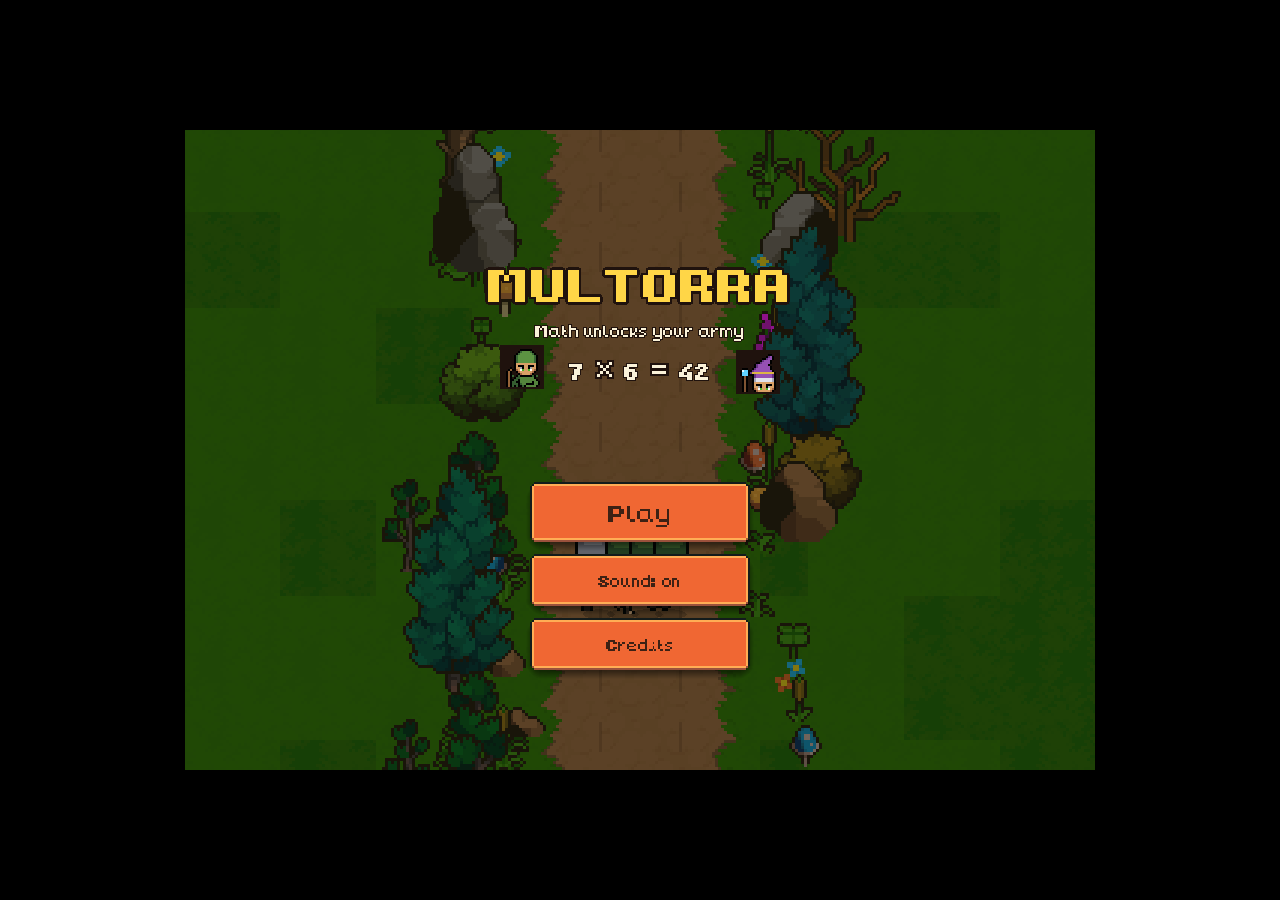
==== play/index.html @ 03d67d38 "Multorra website: landing page, screenshots, privacy policy, issue templates, browser build in play/" ====
<!DOCTYPE html>
<html lang="en">
	<head>
		<meta charset="utf-8">
		<meta name="viewport" content="width=device-width, user-scalable=no, initial-scale=1.0">
		<title>Multorra</title>
		<style>
html, body, #canvas {
	margin: 0;
	padding: 0;
	border: 0;
}

body {
	color: white;
	background-color: black;
	overflow: hidden;
	touch-action: none;
}

#canvas {
	display: block;
}

#canvas:focus {
	outline: none;
}

#status, #status-splash, #status-progress {
	position: absolute;
	left: 0;
	right: 0;
}

#status, #status-splash {
	top: 0;
	bottom: 0;
}

#status {
	background-color: #406b33;
	display: flex;
	flex-direction: column;
	justify-content: center;
	align-items: center;
	visibility: hidden;
}

#status-splash {
	max-height: 100%;
	max-width: 100%;
	margin: auto;
}

#status-splash.show-image--false {
	display: none;
}

#status-splash.fullsize--true {
	height: 100%;
	width: 100%;
	object-fit: contain;
}

#status-splash.use-filter--false {
	image-rendering: pixelated;
}

#status-progress, #status-notice {
	display: none;
}

#status-progress {
	bottom: 10%;
	width: 50%;
	margin: 0 auto;
}

#status-notice {
	background-color: #5b3943;
	border-radius: 0.5rem;
	border: 1px solid #9b3943;
	color: #e0e0e0;
	font-family: 'Noto Sans', 'Droid Sans', Arial, sans-serif;
	line-height: 1.3;
	margin: 0 2rem;
	overflow: hidden;
	padding: 1rem;
	text-align: center;
	z-index: 1;
}
		</style>
		<link id="-gd-engine-icon" rel="icon" type="image/png" href="index.icon.png" />
<link rel="apple-touch-icon" href="index.apple-touch-icon.png"/>
<meta name="theme-color" content="#0b130c"><style>body{background:#0b130c}#status-progress{accent-color:#e8703a}</style>
	</head>
	<body>
		<canvas id="canvas">
			Your browser does not support the canvas tag.
		</canvas>

		<noscript>
			Your browser does not support JavaScript.
		</noscript>

		<div id="status">
			<img id="status-splash" class="show-image--false fullsize--true use-filter--true" src="index.png" alt="">
			<progress id="status-progress"></progress>
			<div id="status-notice"></div>
		</div>

		<script src="index.js"></script>
		<script>
const GODOT_CONFIG = {"args":[],"canvasResizePolicy":2,"emscriptenPoolSize":8,"ensureCrossOriginIsolationHeaders":true,"executable":"index","experimentalVK":false,"fileSizes":{"index.pck":5904476,"index.wasm":39514754},"focusCanvas":true,"gdextensionLibs":[],"godotPoolSize":4};
const GODOT_THREADS_ENABLED = false;
const engine = new Engine(GODOT_CONFIG);

(function () {
	const statusOverlay = document.getElementById('status');
	const statusProgress = document.getElementById('status-progress');
	const statusNotice = document.getElementById('status-notice');

	let initializing = true;
	let statusMode = '';

	function setStatusMode(mode) {
		if (statusMode === mode || !initializing) {
			return;
		}
		if (mode === 'hidden') {
			statusOverlay.remove();
			initializing = false;
			return;
		}
		statusOverlay.style.visibility = 'visible';
		statusProgress.style.display = mode === 'progress' ? 'block' : 'none';
		statusNotice.style.display = mode === 'notice' ? 'block' : 'none';
		statusMode = mode;
	}

	function setStatusNotice(text) {
		while (statusNotice.lastChild) {
			statusNotice.removeChild(statusNotice.lastChild);
		}
		const lines = text.split('\n');
		lines.forEach((line) => {
			statusNotice.appendChild(document.createTextNode(line));
			statusNotice.appendChild(document.createElement('br'));
		});
	}

	function displayFailureNotice(err) {
		console.error(err);
		if (err instanceof Error) {
			setStatusNotice(err.message);
		} else if (typeof err === 'string') {
			setStatusNotice(err);
		} else {
			setStatusNotice('An unknown error occurred.');
		}
		setStatusMode('notice');
		initializing = false;
	}

	const missing = Engine.getMissingFeatures({
		threads: GODOT_THREADS_ENABLED,
	});

	if (missing.length !== 0) {
		if (GODOT_CONFIG['serviceWorker'] && GODOT_CONFIG['ensureCrossOriginIsolationHeaders'] && 'serviceWorker' in navigator) {
			let serviceWorkerRegistrationPromise;
			try {
				serviceWorkerRegistrationPromise = navigator.serviceWorker.getRegistration();
			} catch (err) {
				serviceWorkerRegistrationPromise = Promise.reject(new Error('Service worker registration failed.'));
			}
			// There's a chance that installing the service worker would fix the issue
			Promise.race([
				serviceWorkerRegistrationPromise.then((registration) => {
					if (registration != null) {
						return Promise.reject(new Error('Service worker already exists.'));
					}
					return registration;
				}).then(() => engine.installServiceWorker()),
				// For some reason, `getRegistration()` can stall
				new Promise((resolve) => {
					setTimeout(() => resolve(), 2000);
				}),
			]).then(() => {
				// Reload if there was no error.
				window.location.reload();
			}).catch((err) => {
				console.error('Error while registering service worker:', err);
			});
		} else {
			// Display the message as usual
			const missingMsg = 'Error\nThe following features required to run Godot projects on the Web are missing:\n';
			displayFailureNotice(missingMsg + missing.join('\n'));
		}
	} else {
		setStatusMode('progress');
		engine.startGame({
			'onProgress': function (current, total) {
				if (current > 0 && total > 0) {
					statusProgress.value = current;
					statusProgress.max = total;
				} else {
					statusProgress.removeAttribute('value');
					statusProgress.removeAttribute('max');
				}
			},
		}).then(() => {
			setStatusMode('hidden');
		}, displayFailureNotice);
	}
}());
		</script>
	</body>
</html>
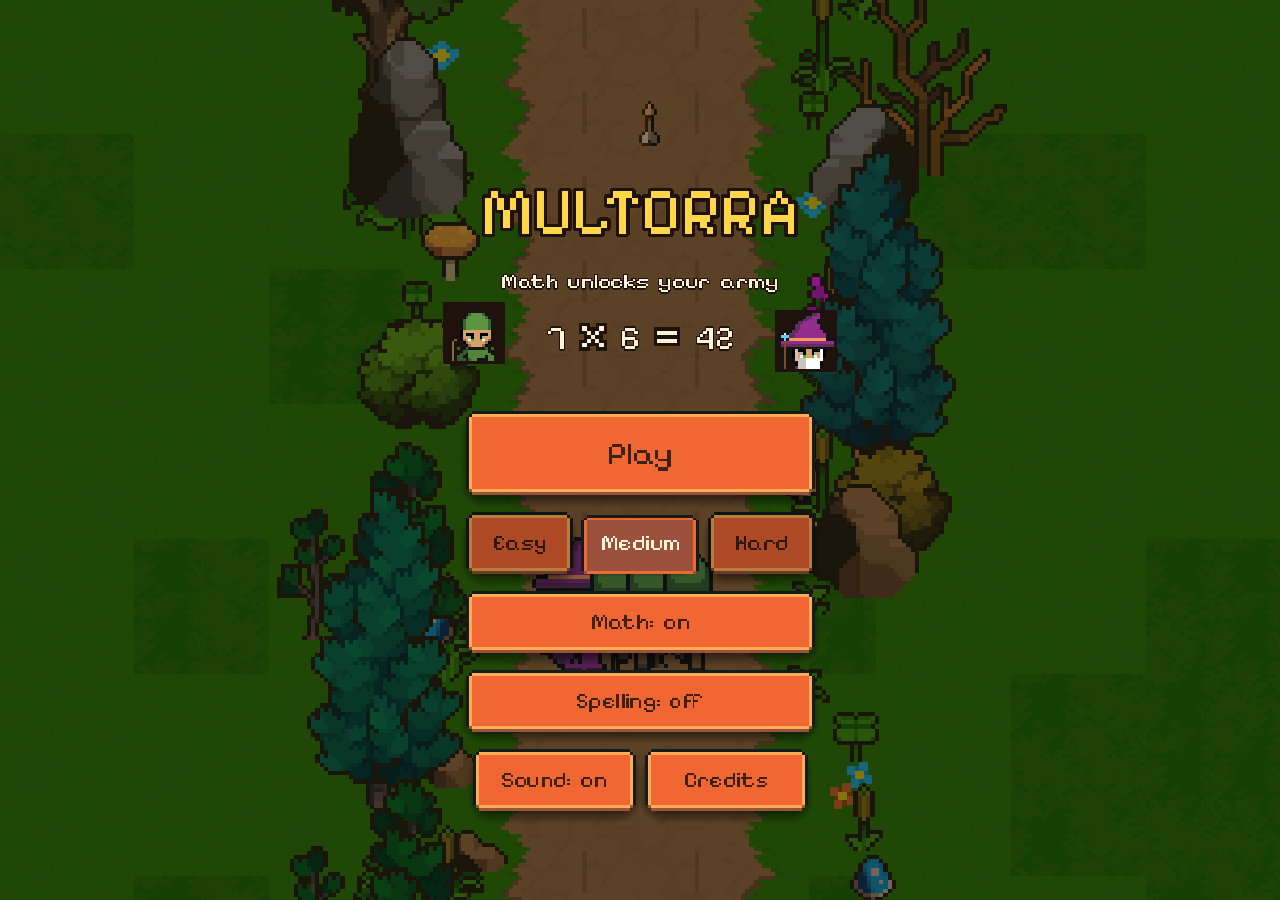
==== commit 6d8d4f32: "Difficulty setting, Italian spelling, new screenshots and browser build Co-Authored-By: Claude Opus " ====
--- a/play/index.html
+++ b/play/index.html
@@ -111,7 +111,7 @@
 
 		<script src="index.js"></script>
 		<script>
-const GODOT_CONFIG = {"args":[],"canvasResizePolicy":2,"emscriptenPoolSize":8,"ensureCrossOriginIsolationHeaders":true,"executable":"index","experimentalVK":false,"fileSizes":{"index.pck":5904476,"index.wasm":39514754},"focusCanvas":true,"gdextensionLibs":[],"godotPoolSize":4};
+const GODOT_CONFIG = {"args":[],"canvasResizePolicy":2,"emscriptenPoolSize":8,"ensureCrossOriginIsolationHeaders":true,"executable":"index","experimentalVK":false,"fileSizes":{"index.pck":6217196,"index.wasm":39514754},"focusCanvas":true,"gdextensionLibs":[],"godotPoolSize":4};
 const GODOT_THREADS_ENABLED = false;
 const engine = new Engine(GODOT_CONFIG);
 
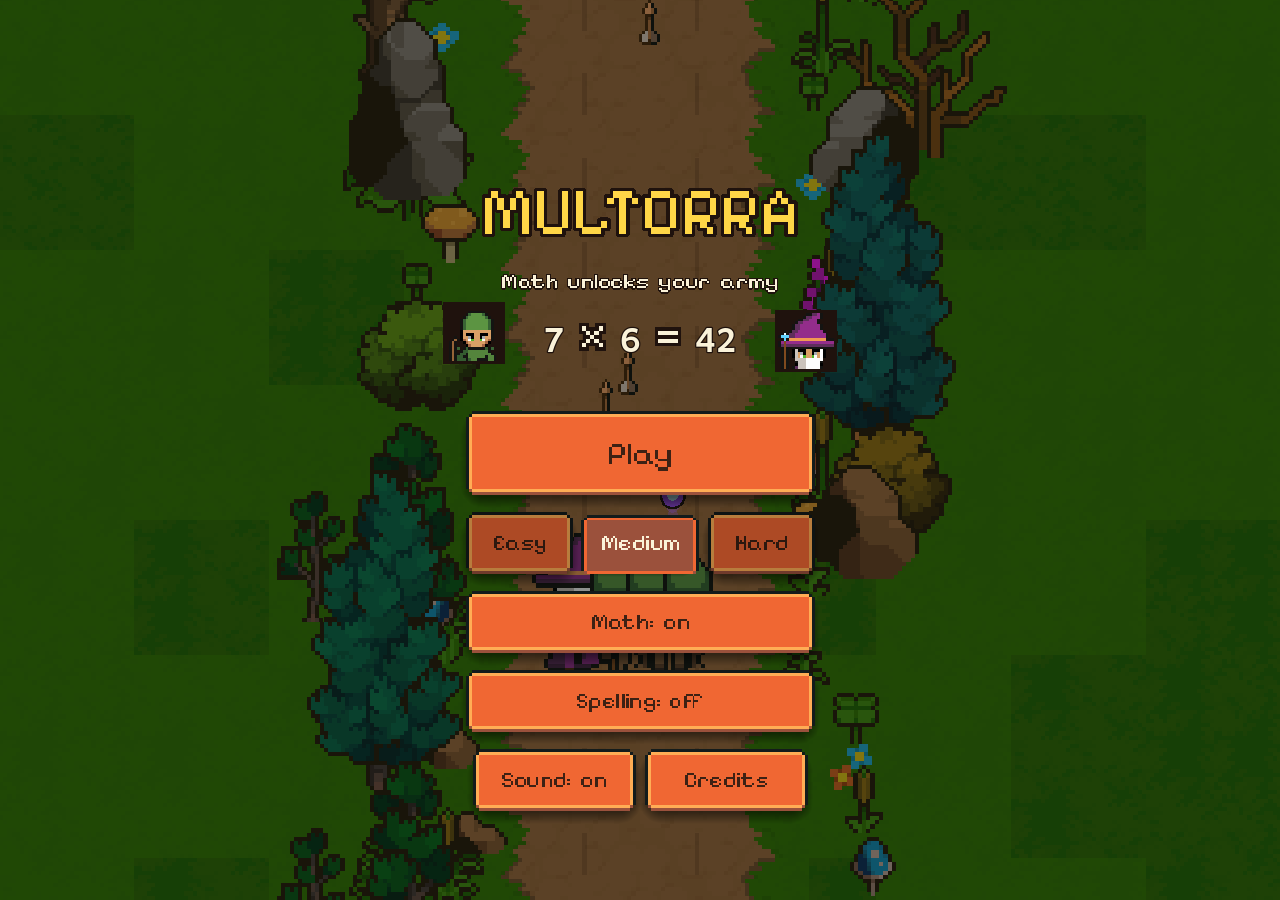
==== commit 32d44e1a: "Medium difficulty wording, Andika credit, new quiz screenshots and browser build Co-Authored-By: Cla" ====
--- a/play/index.html
+++ b/play/index.html
@@ -111,7 +111,7 @@
 
 		<script src="index.js"></script>
 		<script>
-const GODOT_CONFIG = {"args":[],"canvasResizePolicy":2,"emscriptenPoolSize":8,"ensureCrossOriginIsolationHeaders":true,"executable":"index","experimentalVK":false,"fileSizes":{"index.pck":6217196,"index.wasm":39514754},"focusCanvas":true,"gdextensionLibs":[],"godotPoolSize":4};
+const GODOT_CONFIG = {"args":[],"canvasResizePolicy":2,"emscriptenPoolSize":8,"ensureCrossOriginIsolationHeaders":true,"executable":"index","experimentalVK":false,"fileSizes":{"index.pck":6607772,"index.wasm":39514754},"focusCanvas":true,"gdextensionLibs":[],"godotPoolSize":4};
 const GODOT_THREADS_ENABLED = false;
 const engine = new Engine(GODOT_CONFIG);
 
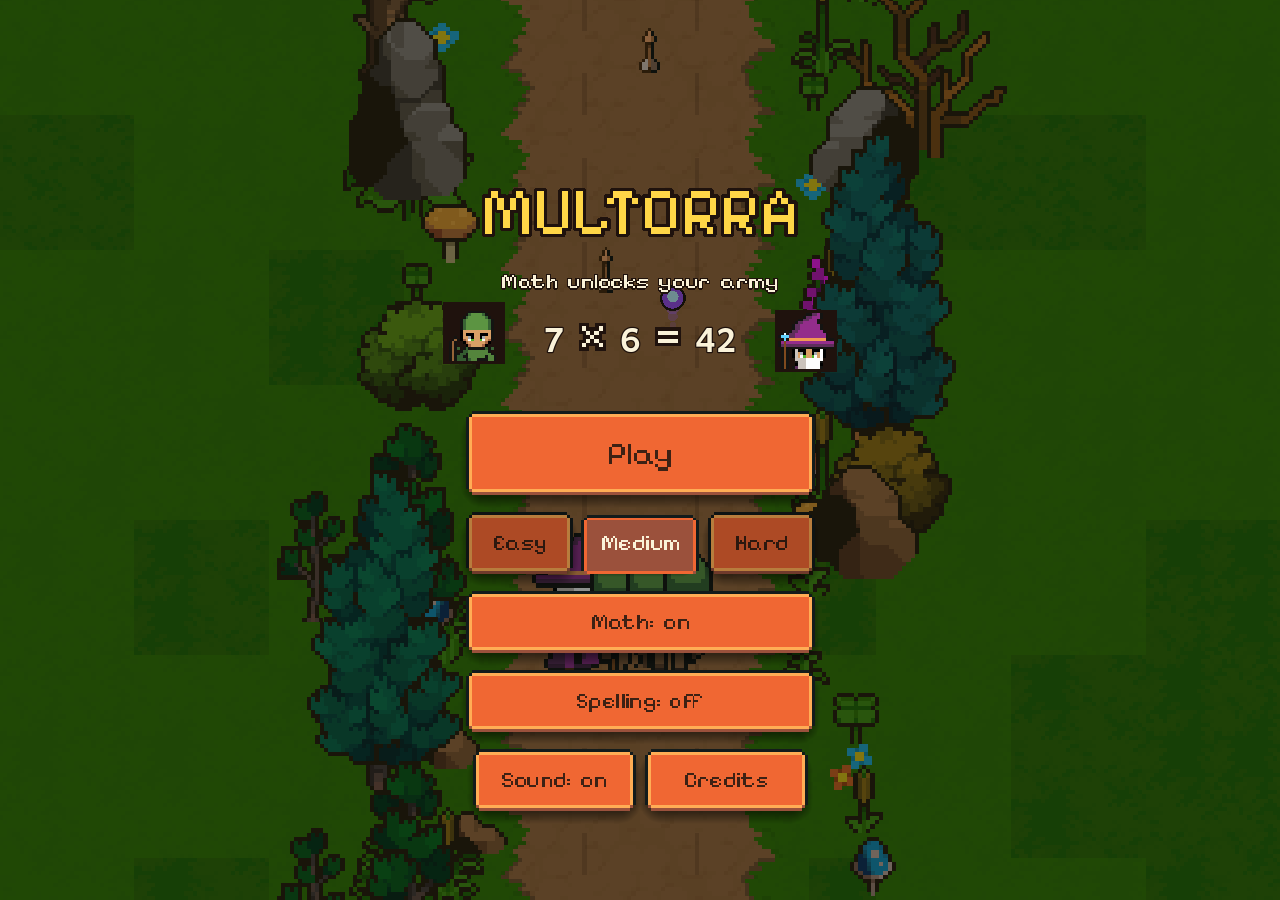
==== commit 5884ed49: "New icon, browser build with map scrolling and pause fix Co-Authored-By: Claude Opus 5.5 <noreply@an" ====
--- a/play/index.html
+++ b/play/index.html
@@ -111,7 +111,7 @@
 
 		<script src="index.js"></script>
 		<script>
-const GODOT_CONFIG = {"args":[],"canvasResizePolicy":2,"emscriptenPoolSize":8,"ensureCrossOriginIsolationHeaders":true,"executable":"index","experimentalVK":false,"fileSizes":{"index.pck":6607772,"index.wasm":39514754},"focusCanvas":true,"gdextensionLibs":[],"godotPoolSize":4};
+const GODOT_CONFIG = {"args":[],"canvasResizePolicy":2,"emscriptenPoolSize":8,"ensureCrossOriginIsolationHeaders":true,"executable":"index","experimentalVK":false,"fileSizes":{"index.pck":6651468,"index.wasm":39514754},"focusCanvas":true,"gdextensionLibs":[],"godotPoolSize":4};
 const GODOT_THREADS_ENABLED = false;
 const engine = new Engine(GODOT_CONFIG);
 
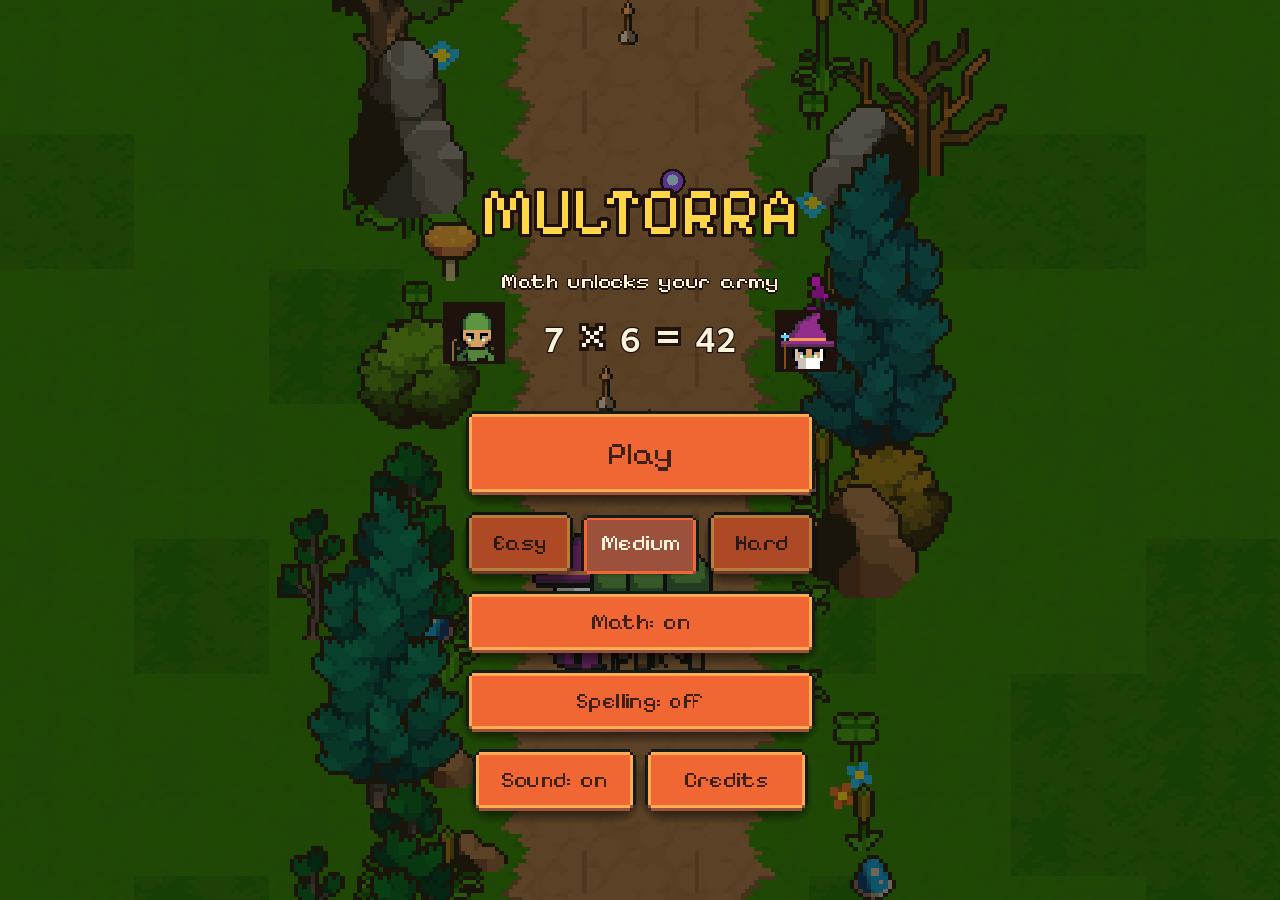
==== commit d8029215: "Icon with the four operations Co-Authored-By: Claude Opus 5.5 <noreply@anthropic.com> Claude-Session" ====
--- a/play/index.html
+++ b/play/index.html
@@ -111,7 +111,7 @@
 
 		<script src="index.js"></script>
 		<script>
-const GODOT_CONFIG = {"args":[],"canvasResizePolicy":2,"emscriptenPoolSize":8,"ensureCrossOriginIsolationHeaders":true,"executable":"index","experimentalVK":false,"fileSizes":{"index.pck":6651468,"index.wasm":39514754},"focusCanvas":true,"gdextensionLibs":[],"godotPoolSize":4};
+const GODOT_CONFIG = {"args":[],"canvasResizePolicy":2,"emscriptenPoolSize":8,"ensureCrossOriginIsolationHeaders":true,"executable":"index","experimentalVK":false,"fileSizes":{"index.pck":6650188,"index.wasm":39514754},"focusCanvas":true,"gdextensionLibs":[],"godotPoolSize":4};
 const GODOT_THREADS_ENABLED = false;
 const engine = new Engine(GODOT_CONFIG);
 
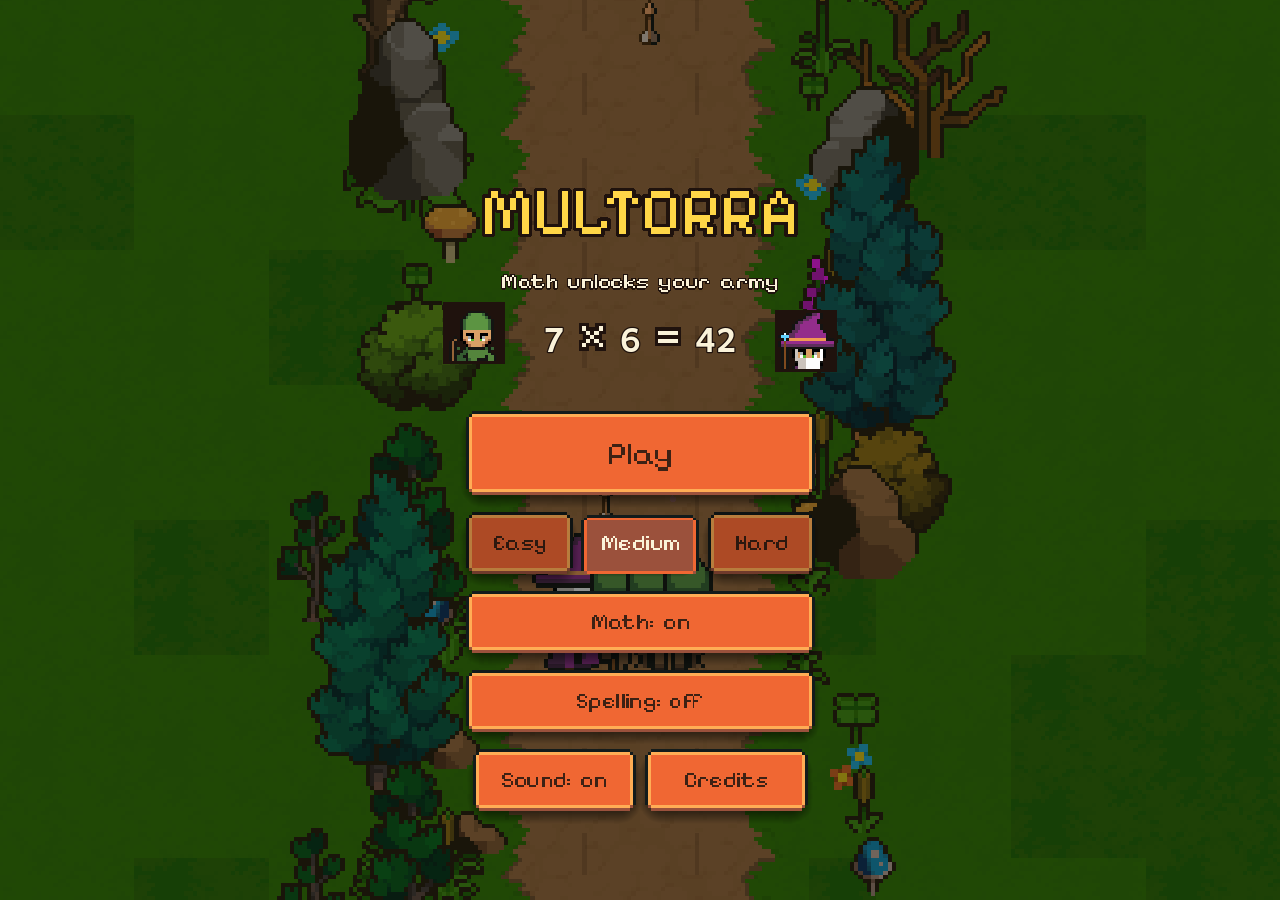
==== commit a1e629af: "docs: play/ rebuilt from multorra 22afade Co-Authored-By: Claude Opus 5.5 <noreply@anthropic.com>" ====
--- a/play/index.html
+++ b/play/index.html
@@ -111,7 +111,7 @@
 
 		<script src="index.js"></script>
 		<script>
-const GODOT_CONFIG = {"args":[],"canvasResizePolicy":2,"emscriptenPoolSize":8,"ensureCrossOriginIsolationHeaders":true,"executable":"index","experimentalVK":false,"fileSizes":{"index.pck":6650188,"index.wasm":39514754},"focusCanvas":true,"gdextensionLibs":[],"godotPoolSize":4};
+const GODOT_CONFIG = {"args":[],"canvasResizePolicy":2,"emscriptenPoolSize":8,"ensureCrossOriginIsolationHeaders":true,"executable":"index","experimentalVK":false,"fileSizes":{"index.pck":6653628,"index.wasm":39514754},"focusCanvas":true,"gdextensionLibs":[],"godotPoolSize":4};
 const GODOT_THREADS_ENABLED = false;
 const engine = new Engine(GODOT_CONFIG);
 
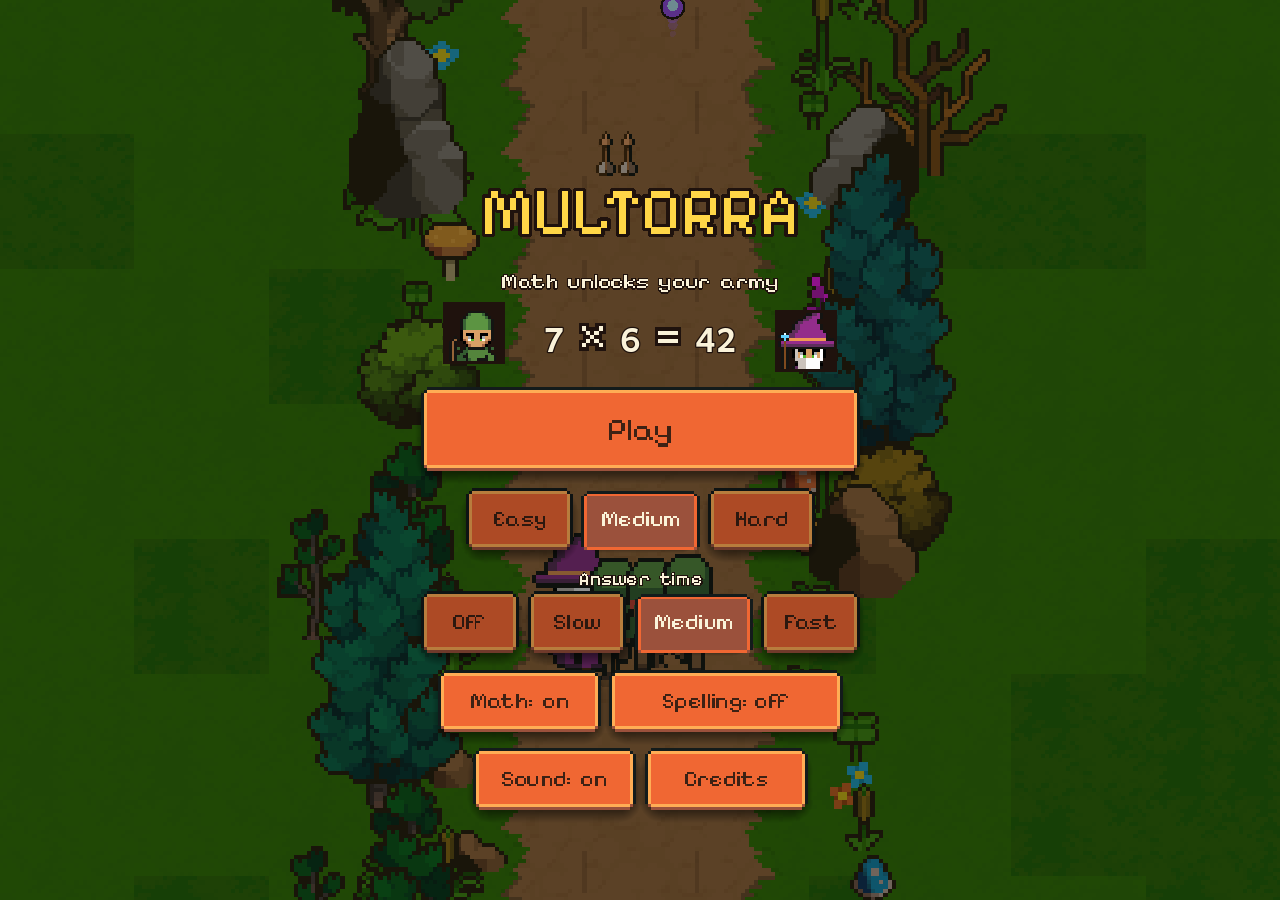
==== commit 1b370b47: "docs: play/ rebuilt from multorra a84e2ec" ====
--- a/play/index.html
+++ b/play/index.html
@@ -111,7 +111,7 @@
 
 		<script src="index.js"></script>
 		<script>
-const GODOT_CONFIG = {"args":[],"canvasResizePolicy":2,"emscriptenPoolSize":8,"ensureCrossOriginIsolationHeaders":true,"executable":"index","experimentalVK":false,"fileSizes":{"index.pck":6653628,"index.wasm":39514754},"focusCanvas":true,"gdextensionLibs":[],"godotPoolSize":4};
+const GODOT_CONFIG = {"args":[],"canvasResizePolicy":2,"emscriptenPoolSize":8,"ensureCrossOriginIsolationHeaders":true,"executable":"index","experimentalVK":false,"fileSizes":{"index.pck":6655052,"index.wasm":39514754},"focusCanvas":true,"gdextensionLibs":[],"godotPoolSize":4};
 const GODOT_THREADS_ENABLED = false;
 const engine = new Engine(GODOT_CONFIG);
 
